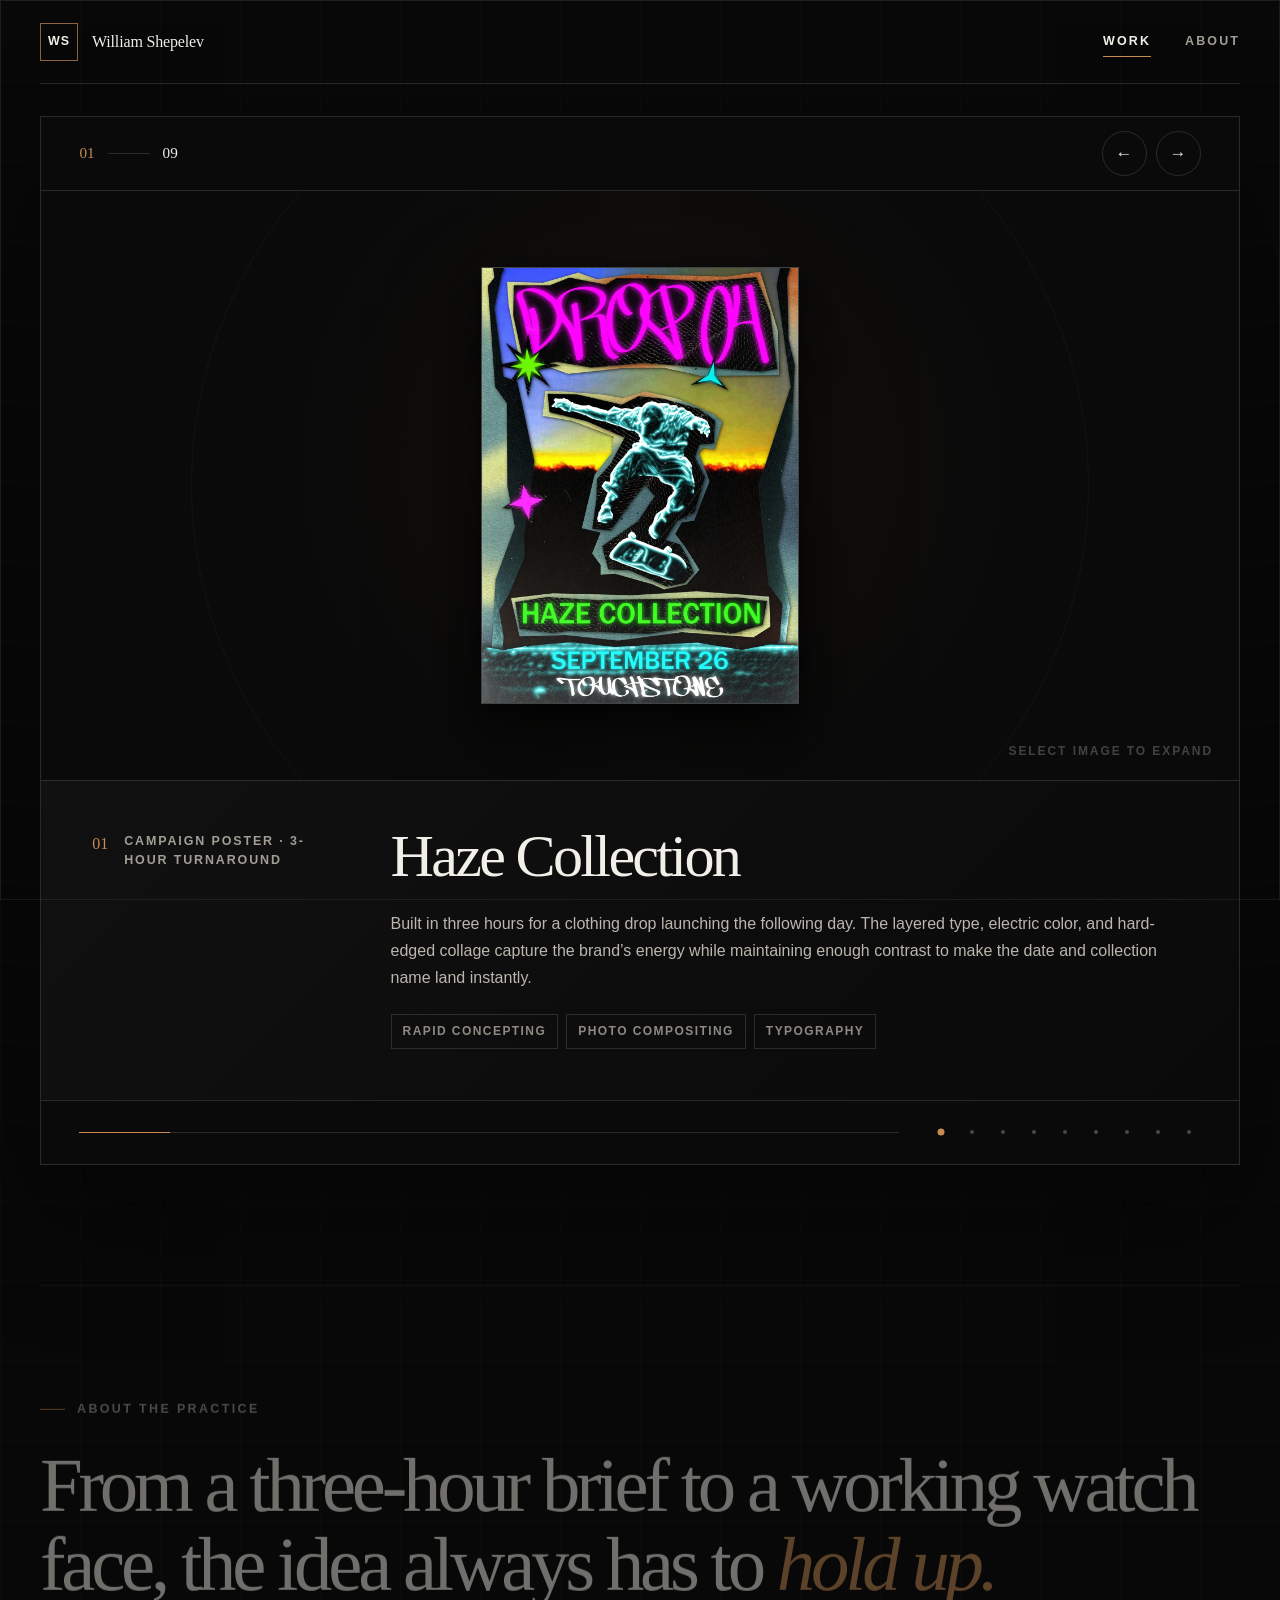
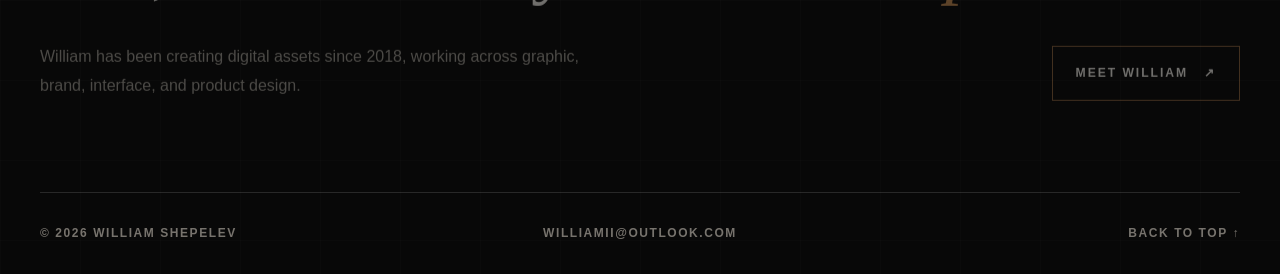
==== index.html @ 08cfdf4c "Add root entry point for GitHub Pages" ====
<!doctype html>
<html lang="en">
<head>
  <meta charset="utf-8">
  <meta name="viewport" content="width=device-width, initial-scale=1">
  <meta http-equiv="refresh" content="0; url=William_Shepelev_Portfolio_Website%202/index.html">
  <link rel="canonical" href="William_Shepelev_Portfolio_Website%202/index.html">
  <title>William Shepelev — Design Portfolio</title>
</head>
<body>
  <p>Redirecting to <a href="William_Shepelev_Portfolio_Website%202/index.html">William Shepelev’s portfolio</a>…</p>
</body>
</html>
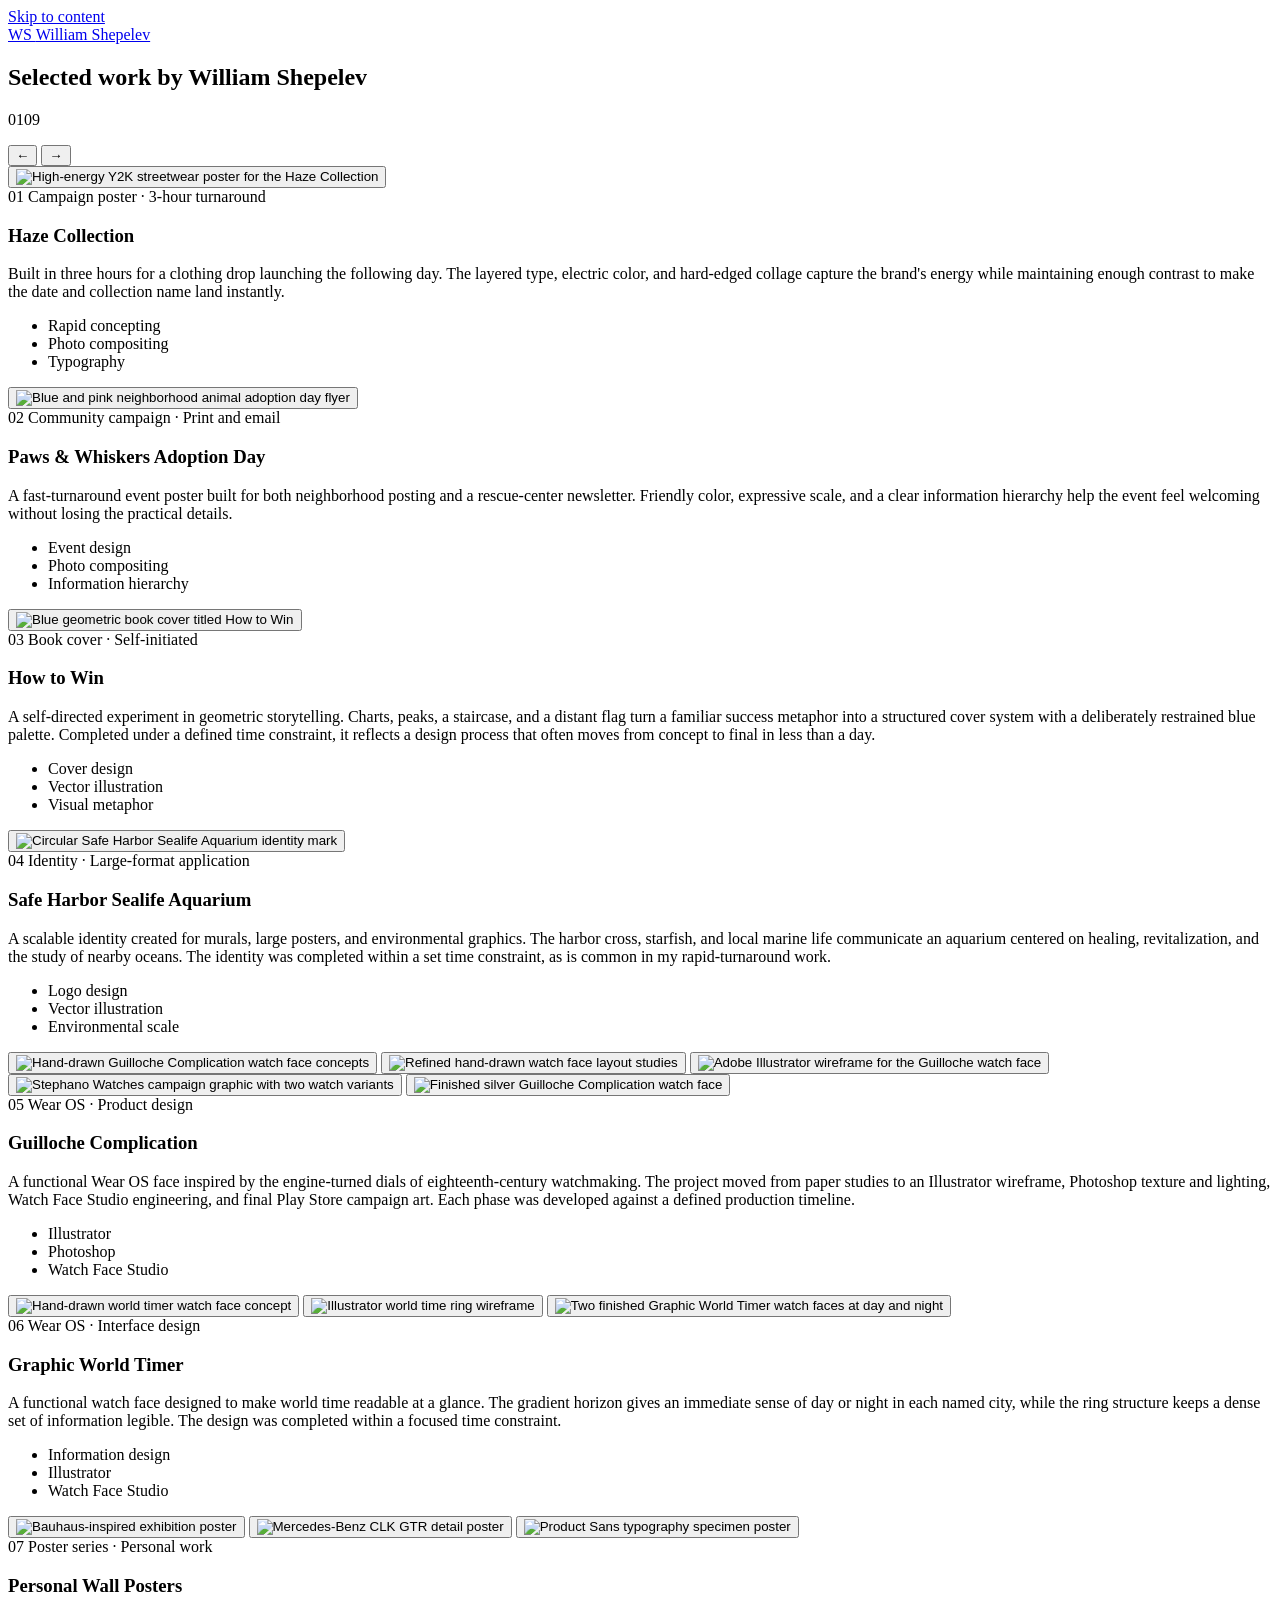
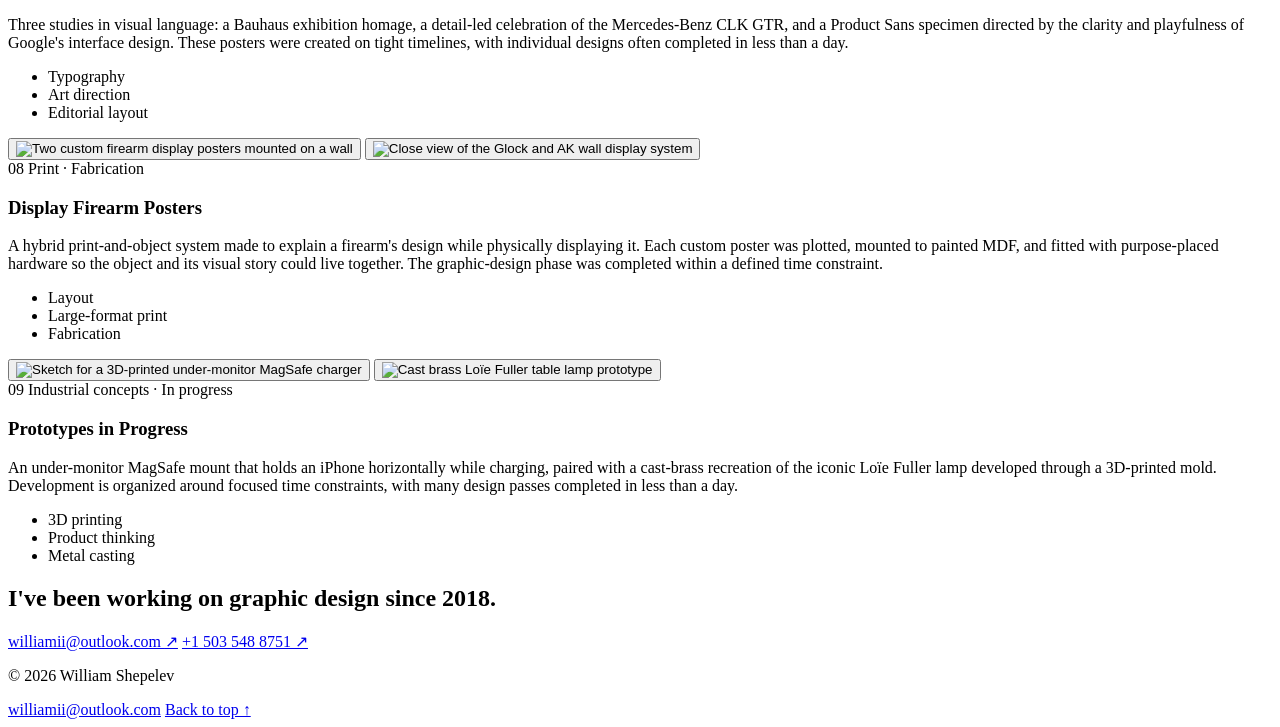
==== commit 39d3ee9e: "Replace root index.html with Website 3 version (single-page portfolio)" ====
--- a/index.html
+++ b/index.html
@@ -3,11 +3,262 @@
 <head>
   <meta charset="utf-8">
   <meta name="viewport" content="width=device-width, initial-scale=1">
-  <meta http-equiv="refresh" content="0; url=William_Shepelev_Portfolio_Website%202/index.html">
-  <link rel="canonical" href="William_Shepelev_Portfolio_Website%202/index.html">
+  <meta name="description" content="The design portfolio of William Shepelev: graphic design, visual systems, watch faces, posters, and product concepts.">
+  <meta name="theme-color" content="#080808">
   <title>William Shepelev — Design Portfolio</title>
+  <link rel="icon" href="assets/monogram.svg" type="image/svg+xml">
+  <link rel="stylesheet" href="styles.css">
+  <script src="script.js" defer></script>
 </head>
-<body>
-  <p>Redirecting to <a href="William_Shepelev_Portfolio_Website%202/index.html">William Shepelev’s portfolio</a>…</p>
+<body data-page="work">
+  <a class="skip-link" href="#main">Skip to content</a>
+  <div class="ambient" aria-hidden="true"></div>
+
+  <header class="site-header">
+    <a class="wordmark" href="#main" aria-label="William Shepelev, home">
+      <span class="wordmark-mark">WS</span>
+      <span class="wordmark-name">William Shepelev</span>
+    </a>
+  </header>
+
+  <main id="main">
+    <section class="work-section" id="selected-work" aria-labelledby="work-title">
+      <h1 class="sr-only" id="work-title">Selected work by William Shepelev</h1>
+
+      <div class="carousel reveal" data-carousel role="region" aria-roledescription="carousel" aria-label="Selected projects">
+        <div class="carousel-toolbar">
+          <p class="carousel-count" aria-live="polite"><span data-current>01</span><span class="count-rule"></span><span data-total>09</span></p>
+          <div class="carousel-actions">
+            <button class="circle-button" type="button" data-prev aria-label="Previous project">
+              <span aria-hidden="true">←</span>
+            </button>
+            <button class="circle-button" type="button" data-next aria-label="Next project">
+              <span aria-hidden="true">→</span>
+            </button>
+          </div>
+        </div>
+
+        <div class="carousel-viewport" data-viewport tabindex="0">
+          <div class="carousel-track" data-track>
+            <article class="project-slide is-active" aria-label="Project 1 of 9: Haze Collection">
+              <div class="media-stage single">
+                <button class="media-card portrait" type="button" data-lightbox="assets/images/haze-collection.webp" aria-label="Open Haze Collection poster">
+                  <img src="assets/images/haze-collection.webp" alt="High-energy Y2K streetwear poster for the Haze Collection" loading="eager">
+                </button>
+              </div>
+              <div class="project-body">
+                <div class="project-kicker"><span>01</span> Campaign poster · 3-hour turnaround</div>
+                <div>
+                  <h3>Haze Collection</h3>
+                  <p>Built in three hours for a clothing drop launching the following day. The layered type, electric color, and hard-edged collage capture the brand's energy while maintaining enough contrast to make the date and collection name land instantly.</p>
+                  <ul class="project-tags" aria-label="Project disciplines">
+                    <li>Rapid concepting</li><li>Photo compositing</li><li>Typography</li>
+                  </ul>
+                </div>
+              </div>
+            </article>
+
+            <article class="project-slide" aria-label="Project 2 of 9: Paws and Whiskers Adoption Day" aria-hidden="true">
+              <div class="media-stage single">
+                <button class="media-card portrait" type="button" data-lightbox="assets/images/paws-adoption.webp" aria-label="Open Paws and Whiskers poster">
+                  <img src="assets/images/paws-adoption.webp" alt="Blue and pink neighborhood animal adoption day flyer" loading="lazy">
+                </button>
+              </div>
+              <div class="project-body">
+                <div class="project-kicker"><span>02</span> Community campaign · Print and email</div>
+                <div>
+                  <h3>Paws &amp; Whiskers Adoption Day</h3>
+                  <p>A fast-turnaround event poster built for both neighborhood posting and a rescue-center newsletter. Friendly color, expressive scale, and a clear information hierarchy help the event feel welcoming without losing the practical details.</p>
+                  <ul class="project-tags" aria-label="Project disciplines">
+                    <li>Event design</li><li>Photo compositing</li><li>Information hierarchy</li>
+                  </ul>
+                </div>
+              </div>
+            </article>
+
+            <article class="project-slide" aria-label="Project 3 of 9: How to Win" aria-hidden="true">
+              <div class="media-stage single">
+                <button class="media-card portrait" type="button" data-lightbox="assets/images/how-to-win.webp" aria-label="Open How to Win book cover">
+                  <img src="assets/images/how-to-win.webp" alt="Blue geometric book cover titled How to Win" loading="lazy">
+                </button>
+              </div>
+              <div class="project-body">
+                <div class="project-kicker"><span>03</span> Book cover · Self-initiated</div>
+                <div>
+                  <h3>How to Win</h3>
+                  <p>A self-directed experiment in geometric storytelling. Charts, peaks, a staircase, and a distant flag turn a familiar success metaphor into a structured cover system with a deliberately restrained blue palette. Completed under a defined time constraint, it reflects a design process that often moves from concept to final in less than a day.</p>
+                  <ul class="project-tags" aria-label="Project disciplines">
+                    <li>Cover design</li><li>Vector illustration</li><li>Visual metaphor</li>
+                  </ul>
+                </div>
+              </div>
+            </article>
+
+            <article class="project-slide" aria-label="Project 4 of 9: Safe Harbor Sealife Aquarium" aria-hidden="true">
+              <div class="media-stage single square-project">
+                <button class="media-card square" type="button" data-lightbox="assets/images/safe-harbor.webp" aria-label="Open Safe Harbor Sealife Aquarium logo">
+                  <img src="assets/images/safe-harbor.webp" alt="Circular Safe Harbor Sealife Aquarium identity mark" loading="lazy">
+                </button>
+              </div>
+              <div class="project-body">
+                <div class="project-kicker"><span>04</span> Identity · Large-format application</div>
+                <div>
+                  <h3>Safe Harbor Sealife Aquarium</h3>
+                  <p>A scalable identity created for murals, large posters, and environmental graphics. The harbor cross, starfish, and local marine life communicate an aquarium centered on healing, revitalization, and the study of nearby oceans. The identity was completed within a set time constraint, as is common in my rapid-turnaround work.</p>
+                  <ul class="project-tags" aria-label="Project disciplines">
+                    <li>Logo design</li><li>Vector illustration</li><li>Environmental scale</li>
+                  </ul>
+                </div>
+              </div>
+            </article>
+
+            <article class="project-slide" aria-label="Project 5 of 9: Guilloche Complication" aria-hidden="true">
+              <div class="media-stage multi count-five">
+                <button class="media-card portrait tilt-a" type="button" data-lightbox="assets/images/guilloche-sketch-1.webp" aria-label="Open first Guilloche concept sketch">
+                  <img src="assets/images/guilloche-sketch-1.webp" alt="Hand-drawn Guilloche Complication watch face concepts" loading="lazy">
+                </button>
+                <button class="media-card portrait tilt-b" type="button" data-lightbox="assets/images/guilloche-sketch-2.webp" aria-label="Open second Guilloche concept sketch">
+                  <img src="assets/images/guilloche-sketch-2.webp" alt="Refined hand-drawn watch face layout studies" loading="lazy">
+                </button>
+                <button class="media-card square tilt-c" type="button" data-lightbox="assets/images/guilloche-wireframe.webp" aria-label="Open Guilloche Illustrator wireframe">
+                  <img src="assets/images/guilloche-wireframe.webp" alt="Adobe Illustrator wireframe for the Guilloche watch face" loading="lazy">
+                </button>
+                <button class="media-card wide tilt-d" type="button" data-lightbox="assets/images/guilloche-campaign.webp" aria-label="Open Guilloche campaign graphic">
+                  <img src="assets/images/guilloche-campaign.webp" alt="Stephano Watches campaign graphic with two watch variants" loading="lazy">
+                </button>
+                <button class="media-card square tilt-e" type="button" data-lightbox="assets/images/guilloche-final.webp" aria-label="Open finished Guilloche watch face">
+                  <img src="assets/images/guilloche-final.webp" alt="Finished silver Guilloche Complication watch face" loading="lazy">
+                </button>
+              </div>
+              <div class="project-body">
+                <div class="project-kicker"><span>05</span> Wear OS · Product design</div>
+                <div>
+                  <h3>Guilloche Complication</h3>
+                  <p>A functional Wear OS face inspired by the engine-turned dials of eighteenth-century watchmaking. The project moved from paper studies to an Illustrator wireframe, Photoshop texture and lighting, Watch Face Studio engineering, and final Play Store campaign art. Each phase was developed against a defined production timeline.</p>
+                  <ul class="project-tags" aria-label="Project disciplines">
+                    <li>Illustrator</li><li>Photoshop</li><li>Watch Face Studio</li>
+                  </ul>
+                </div>
+              </div>
+            </article>
+
+            <article class="project-slide" aria-label="Project 6 of 9: Graphic World Timer" aria-hidden="true">
+              <div class="media-stage multi count-three">
+                <button class="media-card portrait tilt-a" type="button" data-lightbox="assets/images/worldtimer-sketch.webp" aria-label="Open World Timer concept sketch">
+                  <img src="assets/images/worldtimer-sketch.webp" alt="Hand-drawn world timer watch face concept" loading="lazy">
+                </button>
+                <button class="media-card square tilt-b" type="button" data-lightbox="assets/images/worldtimer-wireframe.webp" aria-label="Open World Timer wireframe">
+                  <img src="assets/images/worldtimer-wireframe.webp" alt="Illustrator world time ring wireframe" loading="lazy">
+                </button>
+                <button class="media-card wide tilt-c" type="button" data-lightbox="assets/images/worldtimer-final.webp" aria-label="Open finished World Timer watch faces">
+                  <img src="assets/images/worldtimer-final.webp" alt="Two finished Graphic World Timer watch faces at day and night" loading="lazy">
+                </button>
+              </div>
+              <div class="project-body">
+                <div class="project-kicker"><span>06</span> Wear OS · Interface design</div>
+                <div>
+                  <h3>Graphic World Timer</h3>
+                  <p>A functional watch face designed to make world time readable at a glance. The gradient horizon gives an immediate sense of day or night in each named city, while the ring structure keeps a dense set of information legible. The design was completed within a focused time constraint.</p>
+                  <ul class="project-tags" aria-label="Project disciplines">
+                    <li>Information design</li><li>Illustrator</li><li>Watch Face Studio</li>
+                  </ul>
+                </div>
+              </div>
+            </article>
+
+            <article class="project-slide" aria-label="Project 7 of 9: Personal Wall Posters" aria-hidden="true">
+              <div class="media-stage multi count-three">
+                <button class="media-card portrait tilt-a" type="button" data-lightbox="assets/images/wall-bauhaus.webp" aria-label="Open Bauhaus exhibition poster">
+                  <img src="assets/images/wall-bauhaus.webp" alt="Bauhaus-inspired exhibition poster" loading="lazy">
+                </button>
+                <button class="media-card portrait tilt-b" type="button" data-lightbox="assets/images/wall-mercedes.webp" aria-label="Open Mercedes CLK GTR poster">
+                  <img src="assets/images/wall-mercedes.webp" alt="Mercedes-Benz CLK GTR detail poster" loading="lazy">
+                </button>
+                <button class="media-card portrait tilt-c" type="button" data-lightbox="assets/images/wall-product-sans.webp" aria-label="Open Product Sans typography poster">
+                  <img src="assets/images/wall-product-sans.webp" alt="Product Sans typography specimen poster" loading="lazy">
+                </button>
+              </div>
+              <div class="project-body">
+                <div class="project-kicker"><span>07</span> Poster series · Personal work</div>
+                <div>
+                  <h3>Personal Wall Posters</h3>
+                  <p>Three studies in visual language: a Bauhaus exhibition homage, a detail-led celebration of the Mercedes-Benz CLK GTR, and a Product Sans specimen directed by the clarity and playfulness of Google's interface design. These posters were created on tight timelines, with individual designs often completed in less than a day.</p>
+                  <ul class="project-tags" aria-label="Project disciplines">
+                    <li>Typography</li><li>Art direction</li><li>Editorial layout</li>
+                  </ul>
+                </div>
+              </div>
+            </article>
+
+            <article class="project-slide" aria-label="Project 8 of 9: Display Firearm Posters" aria-hidden="true">
+              <div class="media-stage multi count-two">
+                <button class="media-card wide tilt-a" type="button" data-lightbox="assets/images/display-poster-1.webp" aria-label="Open paired display posters">
+                  <img src="assets/images/display-poster-1.webp" alt="Two custom firearm display posters mounted on a wall" loading="lazy">
+                </button>
+                <button class="media-card wide tilt-b" type="button" data-lightbox="assets/images/display-poster-2.webp" aria-label="Open close view of display posters">
+                  <img src="assets/images/display-poster-2.webp" alt="Close view of the Glock and AK wall display system" loading="lazy">
+                </button>
+              </div>
+              <div class="project-body">
+                <div class="project-kicker"><span>08</span> Print · Fabrication</div>
+                <div>
+                  <h3>Display Firearm Posters</h3>
+                  <p>A hybrid print-and-object system made to explain a firearm's design while physically displaying it. Each custom poster was plotted, mounted to painted MDF, and fitted with purpose-placed hardware so the object and its visual story could live together. The graphic-design phase was completed within a defined time constraint.</p>
+                  <ul class="project-tags" aria-label="Project disciplines">
+                    <li>Layout</li><li>Large-format print</li><li>Fabrication</li>
+                  </ul>
+                </div>
+              </div>
+            </article>
+
+            <article class="project-slide" aria-label="Project 9 of 9: Prototypes in Progress" aria-hidden="true">
+              <div class="media-stage multi count-two">
+                <button class="media-card portrait tilt-a" type="button" data-lightbox="assets/images/prototype-magsafe.webp" aria-label="Open MagSafe charger concept sketch">
+                  <img src="assets/images/prototype-magsafe.webp" alt="Sketch for a 3D-printed under-monitor MagSafe charger" loading="lazy">
+                </button>
+                <button class="media-card portrait tilt-b" type="button" data-lightbox="assets/images/prototype-lamp.webp" aria-label="Open Loïe Fuller lamp prototype">
+                  <img src="assets/images/prototype-lamp.webp" alt="Cast brass Loïe Fuller table lamp prototype" loading="lazy">
+                </button>
+              </div>
+              <div class="project-body">
+                <div class="project-kicker"><span>09</span> Industrial concepts · In progress</div>
+                <div>
+                  <h3>Prototypes in Progress</h3>
+                  <p>An under-monitor MagSafe mount that holds an iPhone horizontally while charging, paired with a cast-brass recreation of the iconic Loïe Fuller lamp developed through a 3D-printed mold. Development is organized around focused time constraints, with many design passes completed in less than a day.</p>
+                  <ul class="project-tags" aria-label="Project disciplines">
+                    <li>3D printing</li><li>Product thinking</li><li>Metal casting</li>
+                  </ul>
+                </div>
+              </div>
+            </article>
+          </div>
+        </div>
+
+        <div class="carousel-footer">
+          <div class="progress-track" aria-hidden="true"><span data-progress></span></div>
+          <div class="carousel-dots" data-dots aria-label="Choose a project"></div>
+        </div>
+      </div>
+    </section>
+
+    <section class="bio-blurb reveal" aria-labelledby="bio-title">
+      <h2 id="bio-title">I've been working on graphic design since 2018.</h2>
+      <div class="bio-contact" aria-label="Contact William Shepelev">
+        <a href="mailto:williamii@outlook.com">williamii@outlook.com <span aria-hidden="true">↗</span></a>
+        <a href="tel:+15035488751">+1 503 548 8751 <span aria-hidden="true">↗</span></a>
+      </div>
+    </section>
+  </main>
+
+  <footer class="site-footer">
+    <p>© 2026 William Shepelev</p>
+    <a href="mailto:williamii@outlook.com">williamii@outlook.com</a>
+    <a href="#main">Back to top ↑</a>
+  </footer>
+
+  <dialog class="lightbox" data-lightbox-dialog aria-label="Expanded project image">
+    <button class="lightbox-close" type="button" data-lightbox-close aria-label="Close image">×</button>
+    <img data-lightbox-image src="" alt="">
+  </dialog>
 </body>
-</html>
+</html>
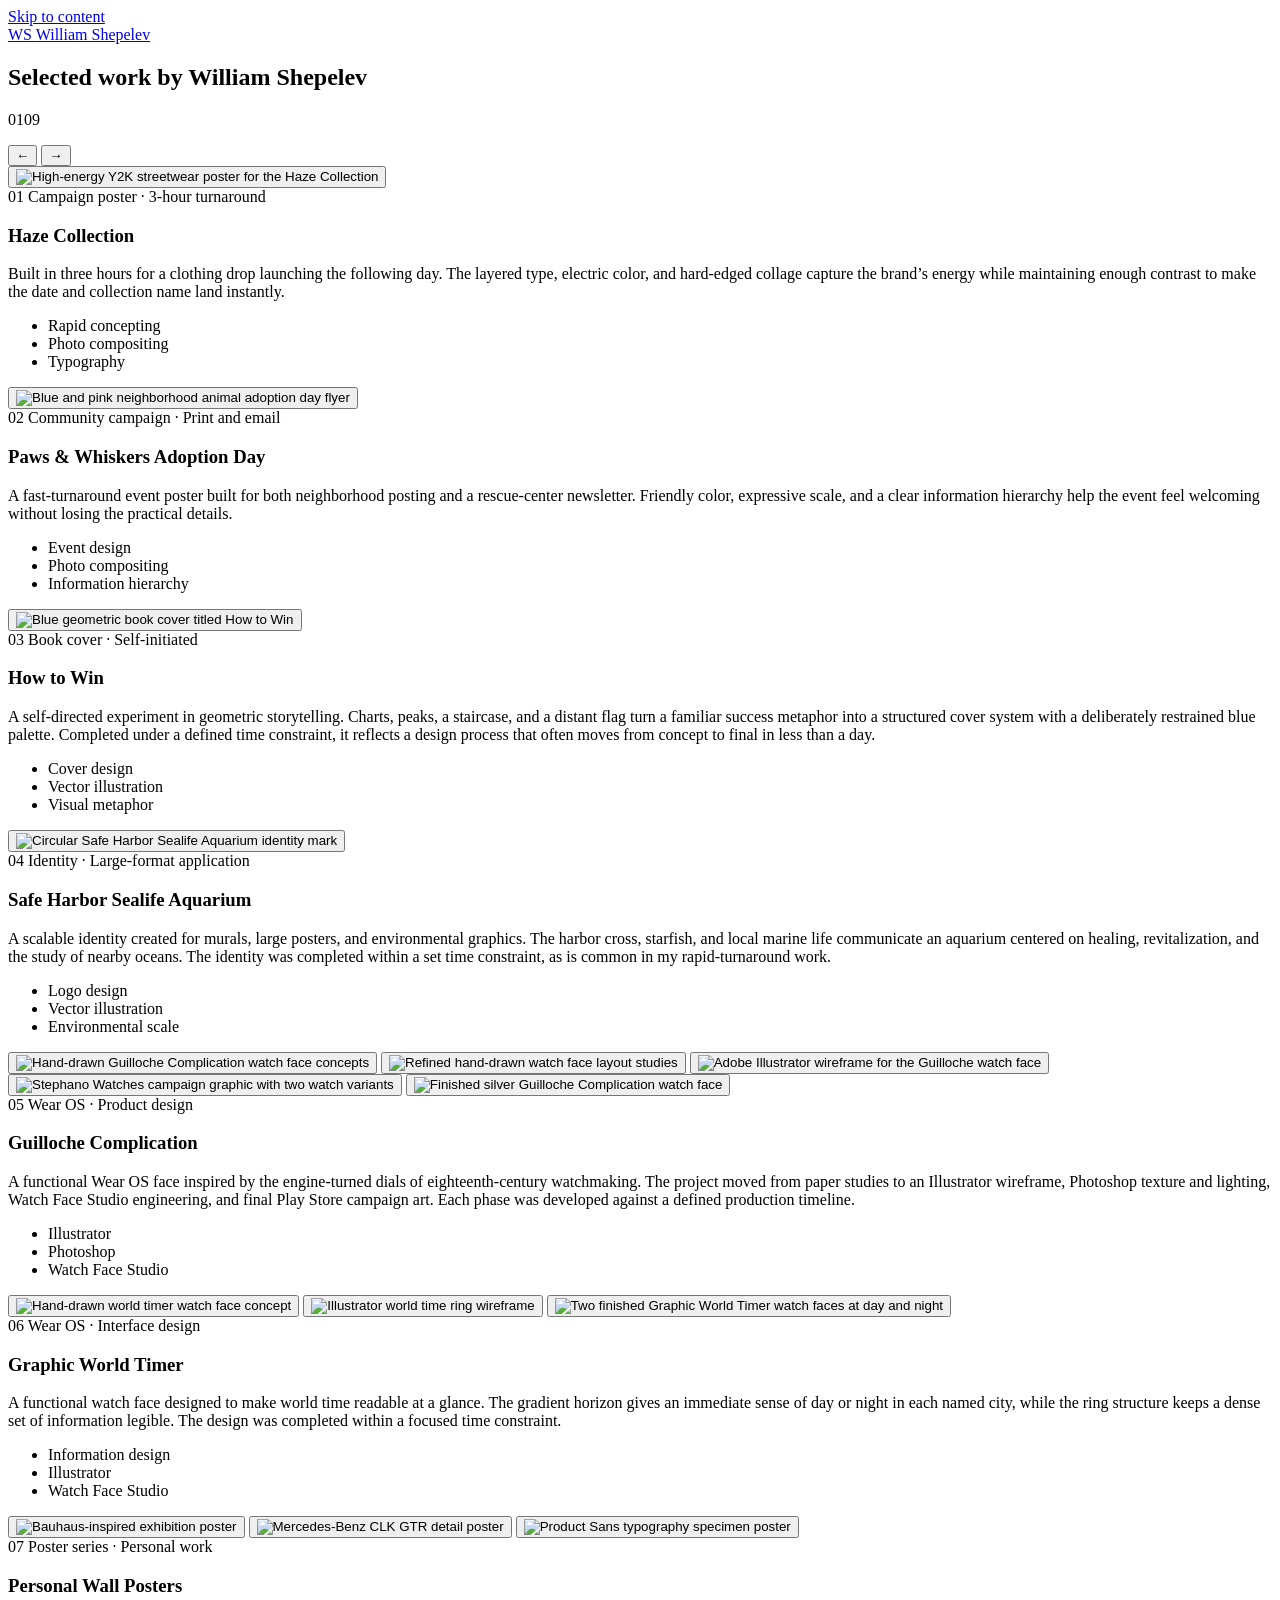
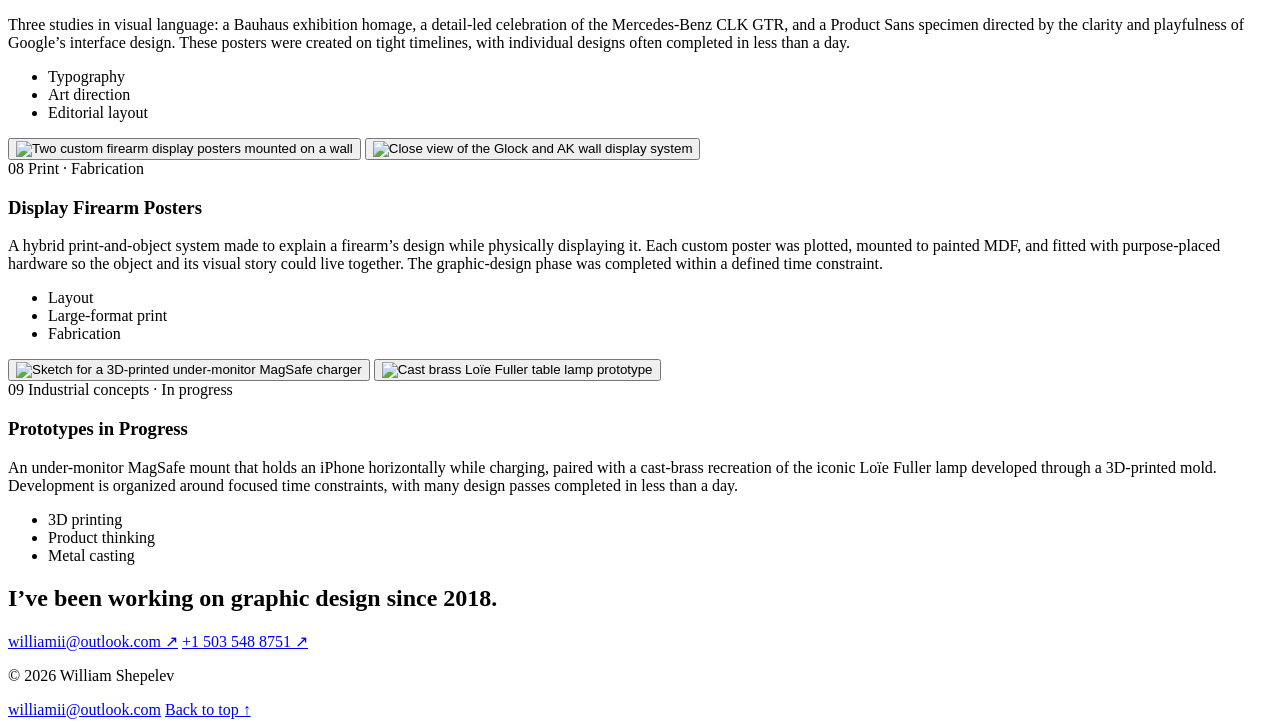
==== commit a4d70e73: "Add files via upload" ====
--- a/index.html
+++ b/index.html
@@ -50,7 +50,7 @@
                 <div class="project-kicker"><span>01</span> Campaign poster · 3-hour turnaround</div>
                 <div>
                   <h3>Haze Collection</h3>
-                  <p>Built in three hours for a clothing drop launching the following day. The layered type, electric color, and hard-edged collage capture the brand's energy while maintaining enough contrast to make the date and collection name land instantly.</p>
+                  <p>Built in three hours for a clothing drop launching the following day. The layered type, electric color, and hard-edged collage capture the brand’s energy while maintaining enough contrast to make the date and collection name land instantly.</p>
                   <ul class="project-tags" aria-label="Project disciplines">
                     <li>Rapid concepting</li><li>Photo compositing</li><li>Typography</li>
                   </ul>
@@ -182,7 +182,7 @@
                 <div class="project-kicker"><span>07</span> Poster series · Personal work</div>
                 <div>
                   <h3>Personal Wall Posters</h3>
-                  <p>Three studies in visual language: a Bauhaus exhibition homage, a detail-led celebration of the Mercedes-Benz CLK GTR, and a Product Sans specimen directed by the clarity and playfulness of Google's interface design. These posters were created on tight timelines, with individual designs often completed in less than a day.</p>
+                  <p>Three studies in visual language: a Bauhaus exhibition homage, a detail-led celebration of the Mercedes-Benz CLK GTR, and a Product Sans specimen directed by the clarity and playfulness of Google’s interface design. These posters were created on tight timelines, with individual designs often completed in less than a day.</p>
                   <ul class="project-tags" aria-label="Project disciplines">
                     <li>Typography</li><li>Art direction</li><li>Editorial layout</li>
                   </ul>
@@ -203,7 +203,7 @@
                 <div class="project-kicker"><span>08</span> Print · Fabrication</div>
                 <div>
                   <h3>Display Firearm Posters</h3>
-                  <p>A hybrid print-and-object system made to explain a firearm's design while physically displaying it. Each custom poster was plotted, mounted to painted MDF, and fitted with purpose-placed hardware so the object and its visual story could live together. The graphic-design phase was completed within a defined time constraint.</p>
+                  <p>A hybrid print-and-object system made to explain a firearm’s design while physically displaying it. Each custom poster was plotted, mounted to painted MDF, and fitted with purpose-placed hardware so the object and its visual story could live together. The graphic-design phase was completed within a defined time constraint.</p>
                   <ul class="project-tags" aria-label="Project disciplines">
                     <li>Layout</li><li>Large-format print</li><li>Fabrication</li>
                   </ul>
@@ -242,7 +242,7 @@
     </section>
 
     <section class="bio-blurb reveal" aria-labelledby="bio-title">
-      <h2 id="bio-title">I've been working on graphic design since 2018.</h2>
+      <h2 id="bio-title">I’ve been working on graphic design since 2018.</h2>
       <div class="bio-contact" aria-label="Contact William Shepelev">
         <a href="mailto:williamii@outlook.com">williamii@outlook.com <span aria-hidden="true">↗</span></a>
         <a href="tel:+15035488751">+1 503 548 8751 <span aria-hidden="true">↗</span></a>
@@ -261,4 +261,4 @@
     <img data-lightbox-image src="" alt="">
   </dialog>
 </body>
-</html>+</html>
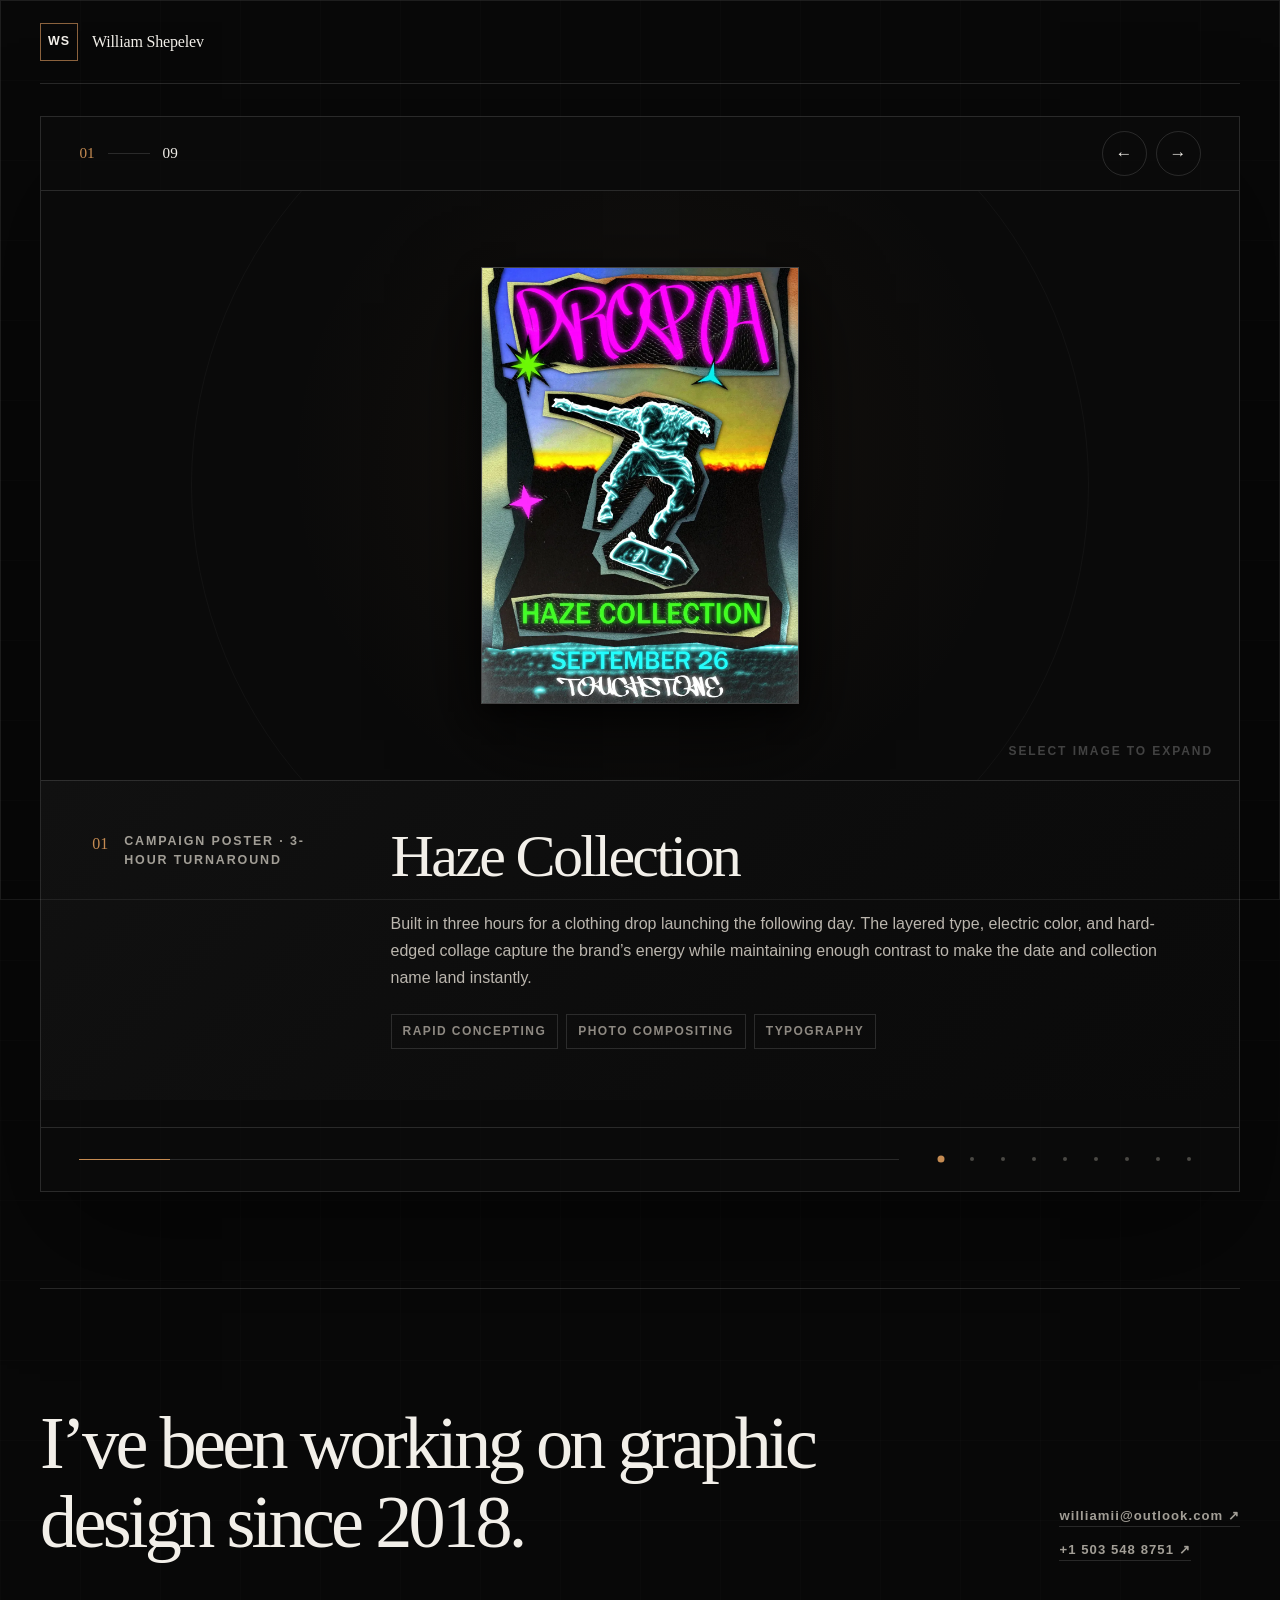
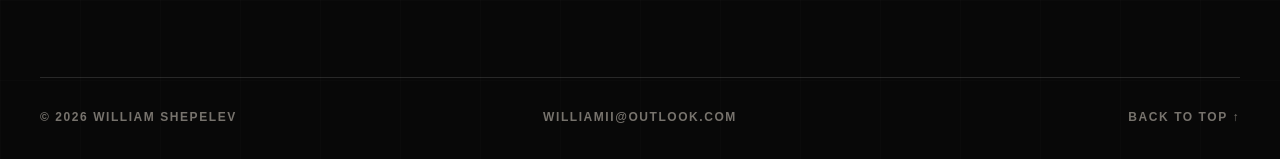
==== commit 053a510d: "Fix GitHub Pages root entry point" ====
--- a/index.html
+++ b/index.html
@@ -3,262 +3,14 @@
 <head>
   <meta charset="utf-8">
   <meta name="viewport" content="width=device-width, initial-scale=1">
-  <meta name="description" content="The design portfolio of William Shepelev: graphic design, visual systems, watch faces, posters, and product concepts.">
-  <meta name="theme-color" content="#080808">
+  <meta http-equiv="refresh" content="0; url=William_Shepelev_Portfolio_Website%203/index.html">
+  <link rel="canonical" href="William_Shepelev_Portfolio_Website%203/index.html">
   <title>William Shepelev — Design Portfolio</title>
-  <link rel="icon" href="assets/monogram.svg" type="image/svg+xml">
-  <link rel="stylesheet" href="styles.css">
-  <script src="script.js" defer></script>
 </head>
-<body data-page="work">
-  <a class="skip-link" href="#main">Skip to content</a>
-  <div class="ambient" aria-hidden="true"></div>
-
-  <header class="site-header">
-    <a class="wordmark" href="#main" aria-label="William Shepelev, home">
-      <span class="wordmark-mark">WS</span>
-      <span class="wordmark-name">William Shepelev</span>
-    </a>
-  </header>
-
-  <main id="main">
-    <section class="work-section" id="selected-work" aria-labelledby="work-title">
-      <h1 class="sr-only" id="work-title">Selected work by William Shepelev</h1>
-
-      <div class="carousel reveal" data-carousel role="region" aria-roledescription="carousel" aria-label="Selected projects">
-        <div class="carousel-toolbar">
-          <p class="carousel-count" aria-live="polite"><span data-current>01</span><span class="count-rule"></span><span data-total>09</span></p>
-          <div class="carousel-actions">
-            <button class="circle-button" type="button" data-prev aria-label="Previous project">
-              <span aria-hidden="true">←</span>
-            </button>
-            <button class="circle-button" type="button" data-next aria-label="Next project">
-              <span aria-hidden="true">→</span>
-            </button>
-          </div>
-        </div>
-
-        <div class="carousel-viewport" data-viewport tabindex="0">
-          <div class="carousel-track" data-track>
-            <article class="project-slide is-active" aria-label="Project 1 of 9: Haze Collection">
-              <div class="media-stage single">
-                <button class="media-card portrait" type="button" data-lightbox="assets/images/haze-collection.webp" aria-label="Open Haze Collection poster">
-                  <img src="assets/images/haze-collection.webp" alt="High-energy Y2K streetwear poster for the Haze Collection" loading="eager">
-                </button>
-              </div>
-              <div class="project-body">
-                <div class="project-kicker"><span>01</span> Campaign poster · 3-hour turnaround</div>
-                <div>
-                  <h3>Haze Collection</h3>
-                  <p>Built in three hours for a clothing drop launching the following day. The layered type, electric color, and hard-edged collage capture the brand’s energy while maintaining enough contrast to make the date and collection name land instantly.</p>
-                  <ul class="project-tags" aria-label="Project disciplines">
-                    <li>Rapid concepting</li><li>Photo compositing</li><li>Typography</li>
-                  </ul>
-                </div>
-              </div>
-            </article>
-
-            <article class="project-slide" aria-label="Project 2 of 9: Paws and Whiskers Adoption Day" aria-hidden="true">
-              <div class="media-stage single">
-                <button class="media-card portrait" type="button" data-lightbox="assets/images/paws-adoption.webp" aria-label="Open Paws and Whiskers poster">
-                  <img src="assets/images/paws-adoption.webp" alt="Blue and pink neighborhood animal adoption day flyer" loading="lazy">
-                </button>
-              </div>
-              <div class="project-body">
-                <div class="project-kicker"><span>02</span> Community campaign · Print and email</div>
-                <div>
-                  <h3>Paws &amp; Whiskers Adoption Day</h3>
-                  <p>A fast-turnaround event poster built for both neighborhood posting and a rescue-center newsletter. Friendly color, expressive scale, and a clear information hierarchy help the event feel welcoming without losing the practical details.</p>
-                  <ul class="project-tags" aria-label="Project disciplines">
-                    <li>Event design</li><li>Photo compositing</li><li>Information hierarchy</li>
-                  </ul>
-                </div>
-              </div>
-            </article>
-
-            <article class="project-slide" aria-label="Project 3 of 9: How to Win" aria-hidden="true">
-              <div class="media-stage single">
-                <button class="media-card portrait" type="button" data-lightbox="assets/images/how-to-win.webp" aria-label="Open How to Win book cover">
-                  <img src="assets/images/how-to-win.webp" alt="Blue geometric book cover titled How to Win" loading="lazy">
-                </button>
-              </div>
-              <div class="project-body">
-                <div class="project-kicker"><span>03</span> Book cover · Self-initiated</div>
-                <div>
-                  <h3>How to Win</h3>
-                  <p>A self-directed experiment in geometric storytelling. Charts, peaks, a staircase, and a distant flag turn a familiar success metaphor into a structured cover system with a deliberately restrained blue palette. Completed under a defined time constraint, it reflects a design process that often moves from concept to final in less than a day.</p>
-                  <ul class="project-tags" aria-label="Project disciplines">
-                    <li>Cover design</li><li>Vector illustration</li><li>Visual metaphor</li>
-                  </ul>
-                </div>
-              </div>
-            </article>
-
-            <article class="project-slide" aria-label="Project 4 of 9: Safe Harbor Sealife Aquarium" aria-hidden="true">
-              <div class="media-stage single square-project">
-                <button class="media-card square" type="button" data-lightbox="assets/images/safe-harbor.webp" aria-label="Open Safe Harbor Sealife Aquarium logo">
-                  <img src="assets/images/safe-harbor.webp" alt="Circular Safe Harbor Sealife Aquarium identity mark" loading="lazy">
-                </button>
-              </div>
-              <div class="project-body">
-                <div class="project-kicker"><span>04</span> Identity · Large-format application</div>
-                <div>
-                  <h3>Safe Harbor Sealife Aquarium</h3>
-                  <p>A scalable identity created for murals, large posters, and environmental graphics. The harbor cross, starfish, and local marine life communicate an aquarium centered on healing, revitalization, and the study of nearby oceans. The identity was completed within a set time constraint, as is common in my rapid-turnaround work.</p>
-                  <ul class="project-tags" aria-label="Project disciplines">
-                    <li>Logo design</li><li>Vector illustration</li><li>Environmental scale</li>
-                  </ul>
-                </div>
-              </div>
-            </article>
-
-            <article class="project-slide" aria-label="Project 5 of 9: Guilloche Complication" aria-hidden="true">
-              <div class="media-stage multi count-five">
-                <button class="media-card portrait tilt-a" type="button" data-lightbox="assets/images/guilloche-sketch-1.webp" aria-label="Open first Guilloche concept sketch">
-                  <img src="assets/images/guilloche-sketch-1.webp" alt="Hand-drawn Guilloche Complication watch face concepts" loading="lazy">
-                </button>
-                <button class="media-card portrait tilt-b" type="button" data-lightbox="assets/images/guilloche-sketch-2.webp" aria-label="Open second Guilloche concept sketch">
-                  <img src="assets/images/guilloche-sketch-2.webp" alt="Refined hand-drawn watch face layout studies" loading="lazy">
-                </button>
-                <button class="media-card square tilt-c" type="button" data-lightbox="assets/images/guilloche-wireframe.webp" aria-label="Open Guilloche Illustrator wireframe">
-                  <img src="assets/images/guilloche-wireframe.webp" alt="Adobe Illustrator wireframe for the Guilloche watch face" loading="lazy">
-                </button>
-                <button class="media-card wide tilt-d" type="button" data-lightbox="assets/images/guilloche-campaign.webp" aria-label="Open Guilloche campaign graphic">
-                  <img src="assets/images/guilloche-campaign.webp" alt="Stephano Watches campaign graphic with two watch variants" loading="lazy">
-                </button>
-                <button class="media-card square tilt-e" type="button" data-lightbox="assets/images/guilloche-final.webp" aria-label="Open finished Guilloche watch face">
-                  <img src="assets/images/guilloche-final.webp" alt="Finished silver Guilloche Complication watch face" loading="lazy">
-                </button>
-              </div>
-              <div class="project-body">
-                <div class="project-kicker"><span>05</span> Wear OS · Product design</div>
-                <div>
-                  <h3>Guilloche Complication</h3>
-                  <p>A functional Wear OS face inspired by the engine-turned dials of eighteenth-century watchmaking. The project moved from paper studies to an Illustrator wireframe, Photoshop texture and lighting, Watch Face Studio engineering, and final Play Store campaign art. Each phase was developed against a defined production timeline.</p>
-                  <ul class="project-tags" aria-label="Project disciplines">
-                    <li>Illustrator</li><li>Photoshop</li><li>Watch Face Studio</li>
-                  </ul>
-                </div>
-              </div>
-            </article>
-
-            <article class="project-slide" aria-label="Project 6 of 9: Graphic World Timer" aria-hidden="true">
-              <div class="media-stage multi count-three">
-                <button class="media-card portrait tilt-a" type="button" data-lightbox="assets/images/worldtimer-sketch.webp" aria-label="Open World Timer concept sketch">
-                  <img src="assets/images/worldtimer-sketch.webp" alt="Hand-drawn world timer watch face concept" loading="lazy">
-                </button>
-                <button class="media-card square tilt-b" type="button" data-lightbox="assets/images/worldtimer-wireframe.webp" aria-label="Open World Timer wireframe">
-                  <img src="assets/images/worldtimer-wireframe.webp" alt="Illustrator world time ring wireframe" loading="lazy">
-                </button>
-                <button class="media-card wide tilt-c" type="button" data-lightbox="assets/images/worldtimer-final.webp" aria-label="Open finished World Timer watch faces">
-                  <img src="assets/images/worldtimer-final.webp" alt="Two finished Graphic World Timer watch faces at day and night" loading="lazy">
-                </button>
-              </div>
-              <div class="project-body">
-                <div class="project-kicker"><span>06</span> Wear OS · Interface design</div>
-                <div>
-                  <h3>Graphic World Timer</h3>
-                  <p>A functional watch face designed to make world time readable at a glance. The gradient horizon gives an immediate sense of day or night in each named city, while the ring structure keeps a dense set of information legible. The design was completed within a focused time constraint.</p>
-                  <ul class="project-tags" aria-label="Project disciplines">
-                    <li>Information design</li><li>Illustrator</li><li>Watch Face Studio</li>
-                  </ul>
-                </div>
-              </div>
-            </article>
-
-            <article class="project-slide" aria-label="Project 7 of 9: Personal Wall Posters" aria-hidden="true">
-              <div class="media-stage multi count-three">
-                <button class="media-card portrait tilt-a" type="button" data-lightbox="assets/images/wall-bauhaus.webp" aria-label="Open Bauhaus exhibition poster">
-                  <img src="assets/images/wall-bauhaus.webp" alt="Bauhaus-inspired exhibition poster" loading="lazy">
-                </button>
-                <button class="media-card portrait tilt-b" type="button" data-lightbox="assets/images/wall-mercedes.webp" aria-label="Open Mercedes CLK GTR poster">
-                  <img src="assets/images/wall-mercedes.webp" alt="Mercedes-Benz CLK GTR detail poster" loading="lazy">
-                </button>
-                <button class="media-card portrait tilt-c" type="button" data-lightbox="assets/images/wall-product-sans.webp" aria-label="Open Product Sans typography poster">
-                  <img src="assets/images/wall-product-sans.webp" alt="Product Sans typography specimen poster" loading="lazy">
-                </button>
-              </div>
-              <div class="project-body">
-                <div class="project-kicker"><span>07</span> Poster series · Personal work</div>
-                <div>
-                  <h3>Personal Wall Posters</h3>
-                  <p>Three studies in visual language: a Bauhaus exhibition homage, a detail-led celebration of the Mercedes-Benz CLK GTR, and a Product Sans specimen directed by the clarity and playfulness of Google’s interface design. These posters were created on tight timelines, with individual designs often completed in less than a day.</p>
-                  <ul class="project-tags" aria-label="Project disciplines">
-                    <li>Typography</li><li>Art direction</li><li>Editorial layout</li>
-                  </ul>
-                </div>
-              </div>
-            </article>
-
-            <article class="project-slide" aria-label="Project 8 of 9: Display Firearm Posters" aria-hidden="true">
-              <div class="media-stage multi count-two">
-                <button class="media-card wide tilt-a" type="button" data-lightbox="assets/images/display-poster-1.webp" aria-label="Open paired display posters">
-                  <img src="assets/images/display-poster-1.webp" alt="Two custom firearm display posters mounted on a wall" loading="lazy">
-                </button>
-                <button class="media-card wide tilt-b" type="button" data-lightbox="assets/images/display-poster-2.webp" aria-label="Open close view of display posters">
-                  <img src="assets/images/display-poster-2.webp" alt="Close view of the Glock and AK wall display system" loading="lazy">
-                </button>
-              </div>
-              <div class="project-body">
-                <div class="project-kicker"><span>08</span> Print · Fabrication</div>
-                <div>
-                  <h3>Display Firearm Posters</h3>
-                  <p>A hybrid print-and-object system made to explain a firearm’s design while physically displaying it. Each custom poster was plotted, mounted to painted MDF, and fitted with purpose-placed hardware so the object and its visual story could live together. The graphic-design phase was completed within a defined time constraint.</p>
-                  <ul class="project-tags" aria-label="Project disciplines">
-                    <li>Layout</li><li>Large-format print</li><li>Fabrication</li>
-                  </ul>
-                </div>
-              </div>
-            </article>
-
-            <article class="project-slide" aria-label="Project 9 of 9: Prototypes in Progress" aria-hidden="true">
-              <div class="media-stage multi count-two">
-                <button class="media-card portrait tilt-a" type="button" data-lightbox="assets/images/prototype-magsafe.webp" aria-label="Open MagSafe charger concept sketch">
-                  <img src="assets/images/prototype-magsafe.webp" alt="Sketch for a 3D-printed under-monitor MagSafe charger" loading="lazy">
-                </button>
-                <button class="media-card portrait tilt-b" type="button" data-lightbox="assets/images/prototype-lamp.webp" aria-label="Open Loïe Fuller lamp prototype">
-                  <img src="assets/images/prototype-lamp.webp" alt="Cast brass Loïe Fuller table lamp prototype" loading="lazy">
-                </button>
-              </div>
-              <div class="project-body">
-                <div class="project-kicker"><span>09</span> Industrial concepts · In progress</div>
-                <div>
-                  <h3>Prototypes in Progress</h3>
-                  <p>An under-monitor MagSafe mount that holds an iPhone horizontally while charging, paired with a cast-brass recreation of the iconic Loïe Fuller lamp developed through a 3D-printed mold. Development is organized around focused time constraints, with many design passes completed in less than a day.</p>
-                  <ul class="project-tags" aria-label="Project disciplines">
-                    <li>3D printing</li><li>Product thinking</li><li>Metal casting</li>
-                  </ul>
-                </div>
-              </div>
-            </article>
-          </div>
-        </div>
-
-        <div class="carousel-footer">
-          <div class="progress-track" aria-hidden="true"><span data-progress></span></div>
-          <div class="carousel-dots" data-dots aria-label="Choose a project"></div>
-        </div>
-      </div>
-    </section>
-
-    <section class="bio-blurb reveal" aria-labelledby="bio-title">
-      <h2 id="bio-title">I’ve been working on graphic design since 2018.</h2>
-      <div class="bio-contact" aria-label="Contact William Shepelev">
-        <a href="mailto:williamii@outlook.com">williamii@outlook.com <span aria-hidden="true">↗</span></a>
-        <a href="tel:+15035488751">+1 503 548 8751 <span aria-hidden="true">↗</span></a>
-      </div>
-    </section>
-  </main>
-
-  <footer class="site-footer">
-    <p>© 2026 William Shepelev</p>
-    <a href="mailto:williamii@outlook.com">williamii@outlook.com</a>
-    <a href="#main">Back to top ↑</a>
-  </footer>
-
-  <dialog class="lightbox" data-lightbox-dialog aria-label="Expanded project image">
-    <button class="lightbox-close" type="button" data-lightbox-close aria-label="Close image">×</button>
-    <img data-lightbox-image src="" alt="">
-  </dialog>
+<body>
+  <p>Loading portfolio…</p>
+  <script>
+    window.location.replace("William_Shepelev_Portfolio_Website%203/index.html");
+  </script>
 </body>
 </html>
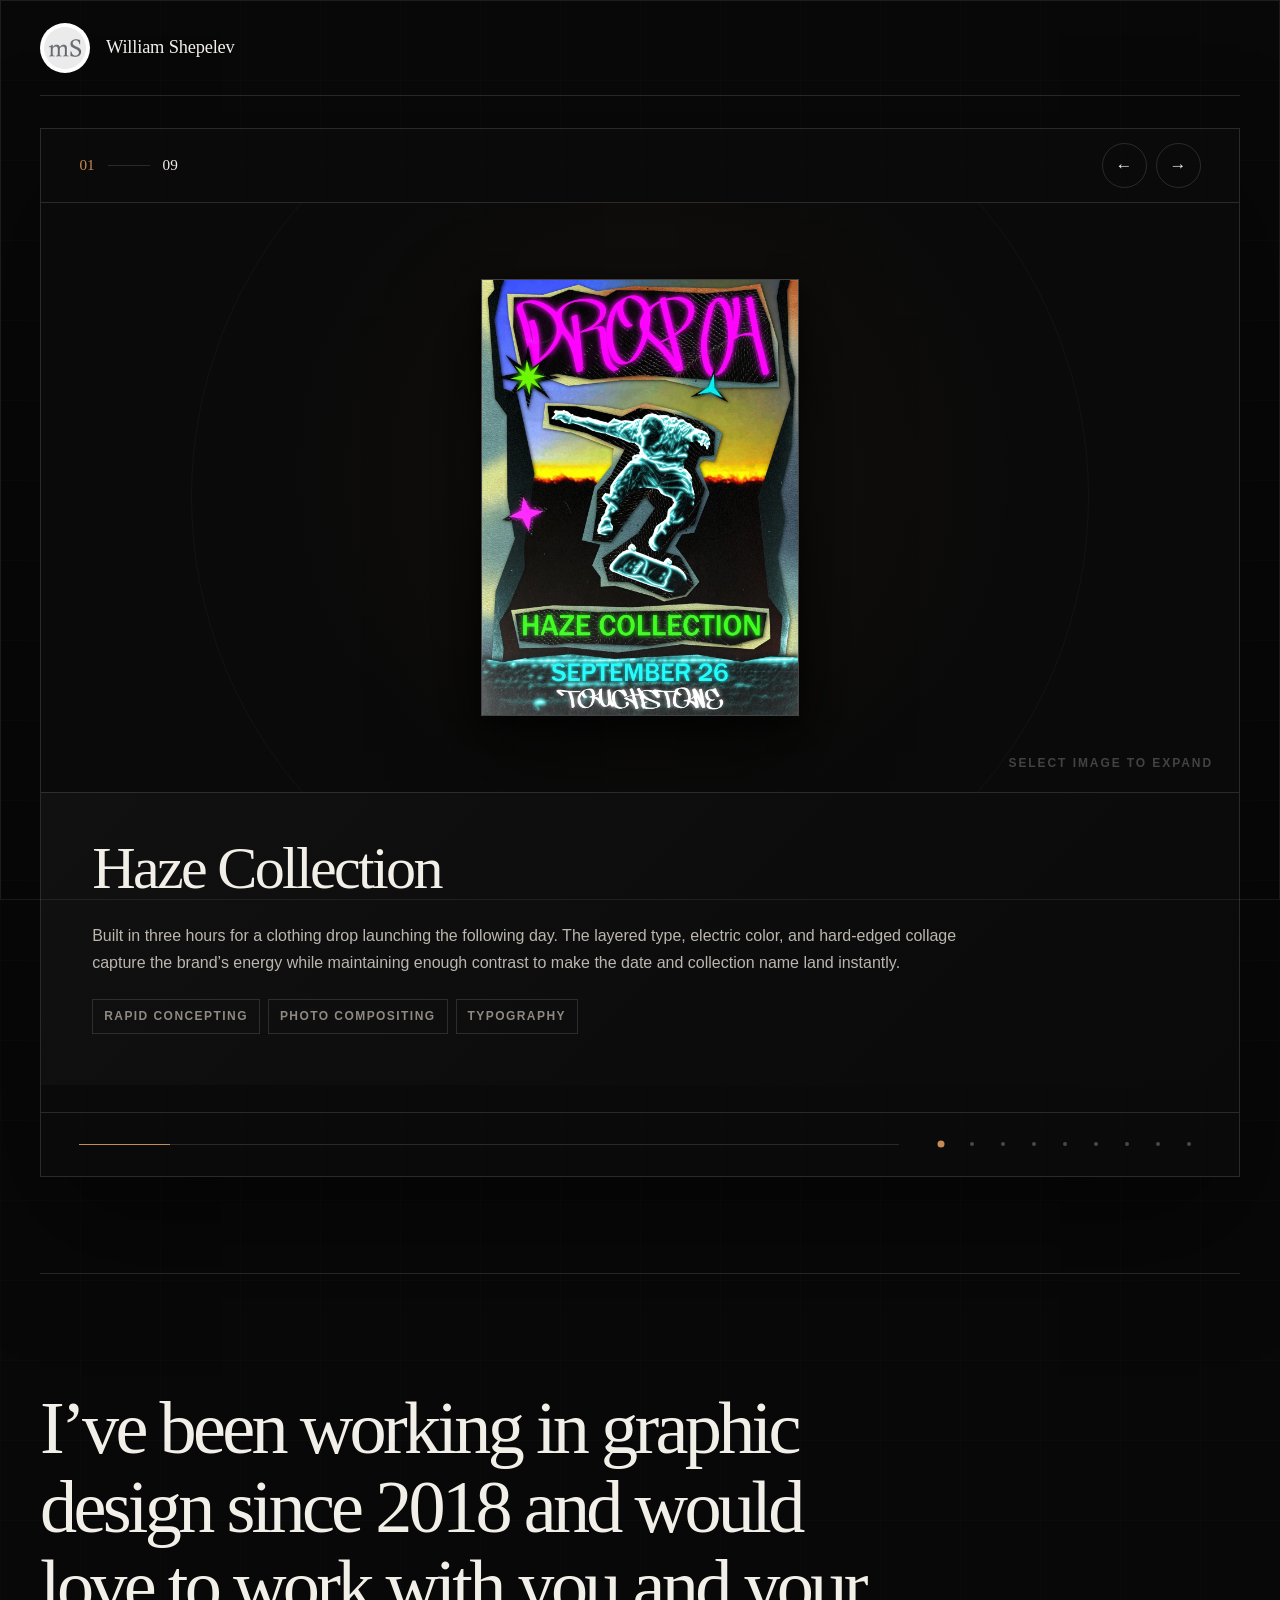
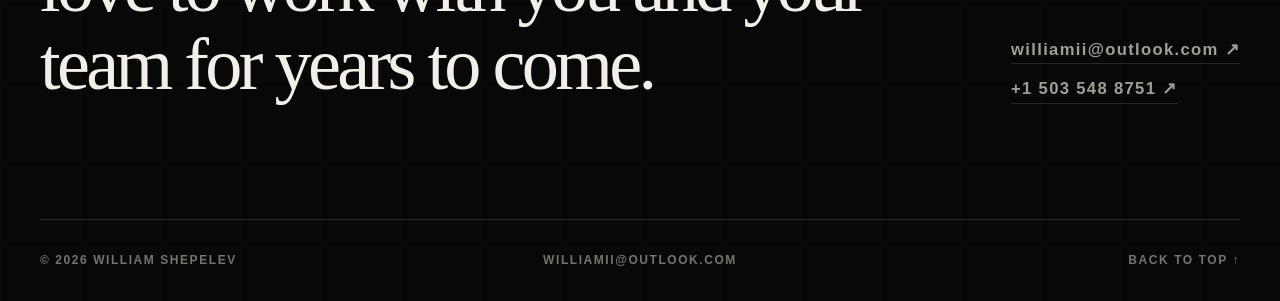
==== commit aac1a5a9: "Point the root site to the new portfolio version" ====
--- a/index.html
+++ b/index.html
@@ -3,14 +3,14 @@
 <head>
   <meta charset="utf-8">
   <meta name="viewport" content="width=device-width, initial-scale=1">
-  <meta http-equiv="refresh" content="0; url=William_Shepelev_Portfolio_Website%203/index.html">
-  <link rel="canonical" href="William_Shepelev_Portfolio_Website%203/index.html">
+  <meta http-equiv="refresh" content="0; url=William_Shepelev_Portfolio_Website-2/index.html">
+  <link rel="canonical" href="William_Shepelev_Portfolio_Website-2/index.html">
   <title>William Shepelev — Design Portfolio</title>
 </head>
 <body>
   <p>Loading portfolio…</p>
   <script>
-    window.location.replace("William_Shepelev_Portfolio_Website%203/index.html");
+    window.location.replace("William_Shepelev_Portfolio_Website-2/index.html");
   </script>
 </body>
 </html>
